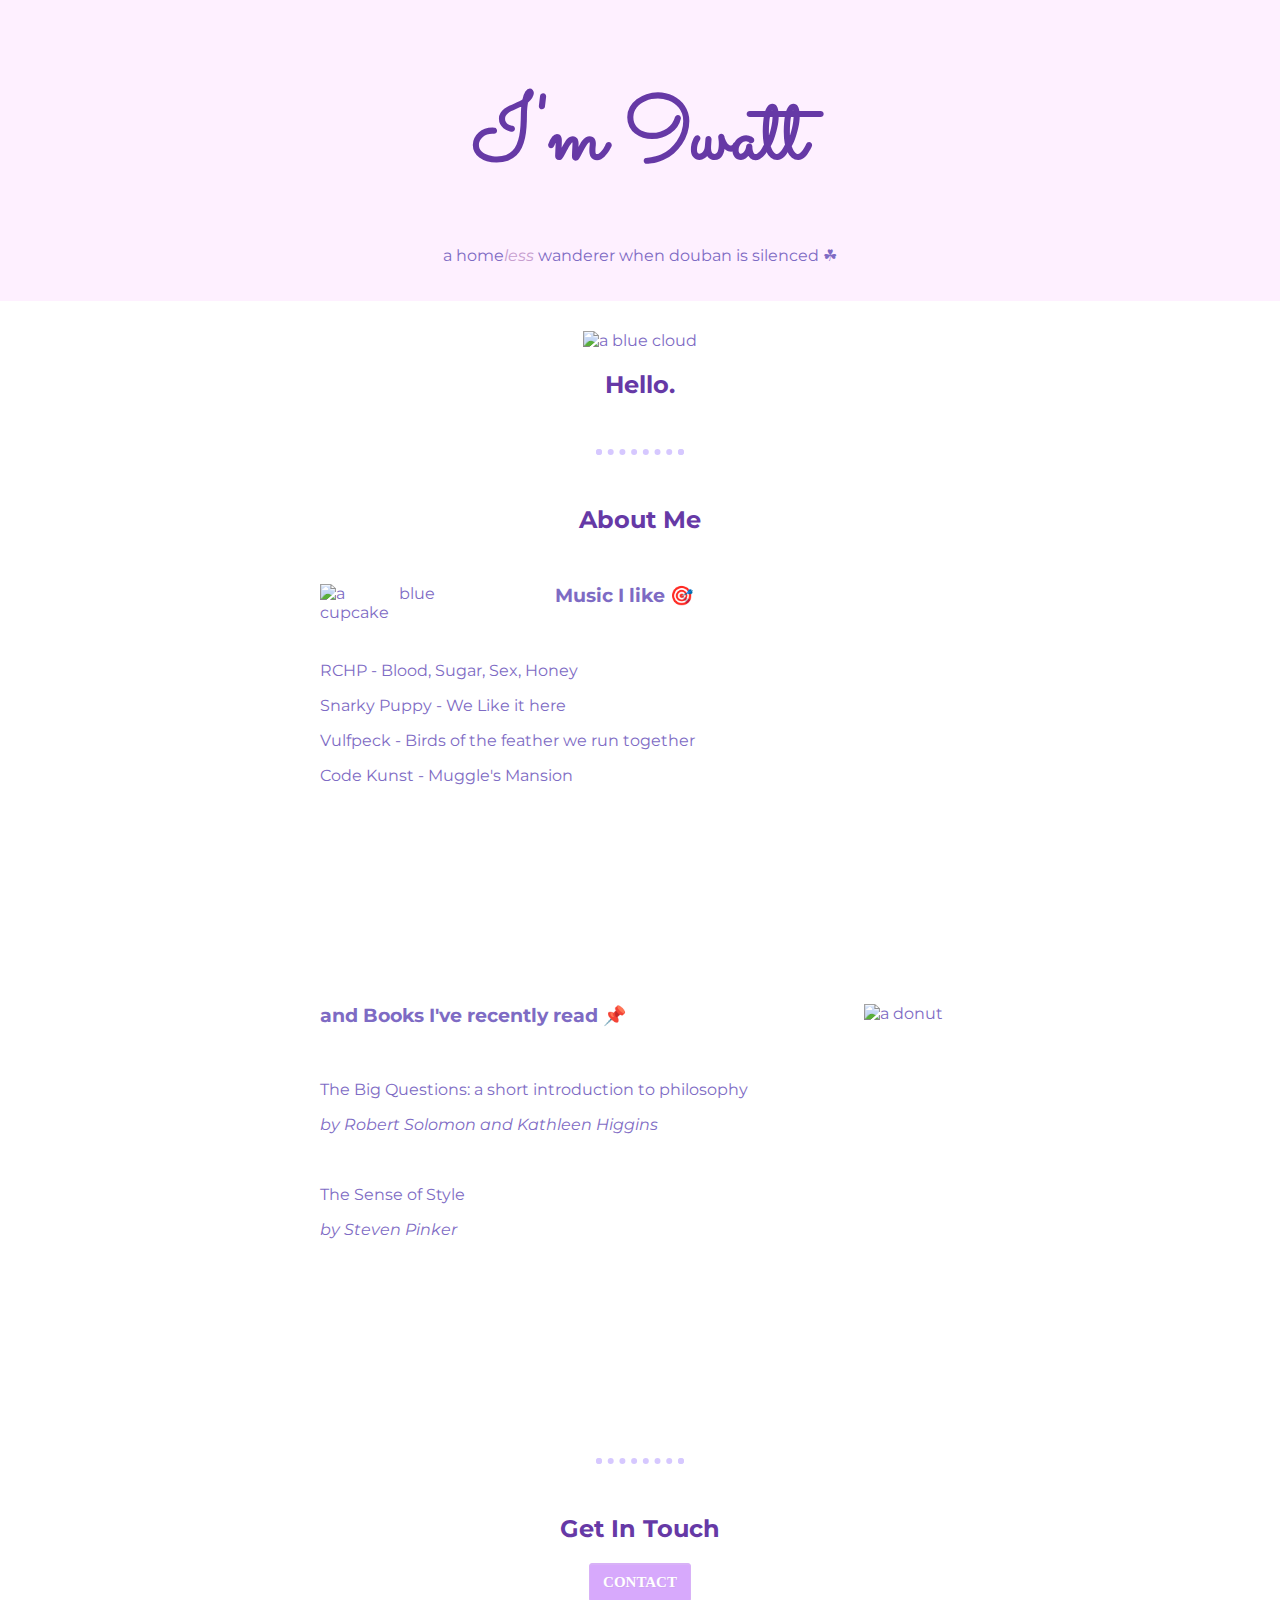
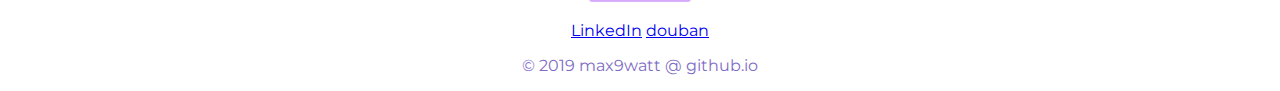
==== index.html @ 4cff0f2e "Update and rename CSS - My Site/index.html to index.html" ====
<!DOCTYPE html>
<html lang="en" dir="ltr">

<head>
  <meta charset="utf-8">
  <title>9 WATT</title>

  <link rel="stylesheet" type="text/css" href="CSS - My Site/css/styles.css"

  <link rel="icon" href="CSS - My Site/favicon_io/favicon.ico">

  <link href="https://fonts.googleapis.com/css?family=Liu+Jian+Mao+Cao|Merriweather|Montserrat|Sacramento&display=swap" rel="stylesheet">
</head>

<body>
  <div class="top-container">
    <h1>I'm 9watt</h1>
    <p>a home<span class="less">less</span> wanderer when douban is silenced ☘</p>
  </div>

  <div class="middle-container">
    <div class="profile">
      <!--<img src="/Volumes/D/2020/Udemy-2019 Web Dev Bootcamp/HTML - Personal Site/snowman.png" alt="a man">-->
      <img src="blue cloud.svg" alt="a blue cloud">
      <h2>Hello.</h2>
    </div>
    <hr>

    <div class="skills">
      <h2>About Me</h2>
      <div class="music">
        <img id="blue-cupcake" src="blue cupcake.svg" alt="a blue cupcake">
        <h3>Music I like 🎯</h3><br>
        <p>RCHP - Blood, Sugar, Sex, Honey</p>
        <p>Snarky Puppy - We Like it here</p>
        <p>Vulfpeck - Birds of the feather we run together</p>
        <p>Code Kunst - Muggle's Mansion</p>
      </div>
    <br>

      <div class="books">
        <img id="donut" src="donut.svg" alt="a donut">
        <h3>and Books I've recently read 📌</h3><br>
        <p>The Big Questions: a short introduction to philosophy</p>
        <p><span>by Robert Solomon and Kathleen Higgins</span></p><br>
        <p>The Sense of Style</p>
        <p><span>by Steven Pinker</span></p>
      </div>
    </div>
    <br>
    <hr>
    <div class="contact-me">
      <h2>Get In Touch</h2>
      <a class="btn" href="mailto:larry19950308@gmail.com">CONTACT</a>
    </div>
  </div>
  <br>


  <div class="bottom-container">
    <a class="footer-link" href="https://www.linkedin.com/">LinkedIn</a>
    <a class="footer-link" href="https://www.douban.com">douban</a>
    <p>© 2019 max9watt @ github.io</p>
  </div>


</body>

</html>
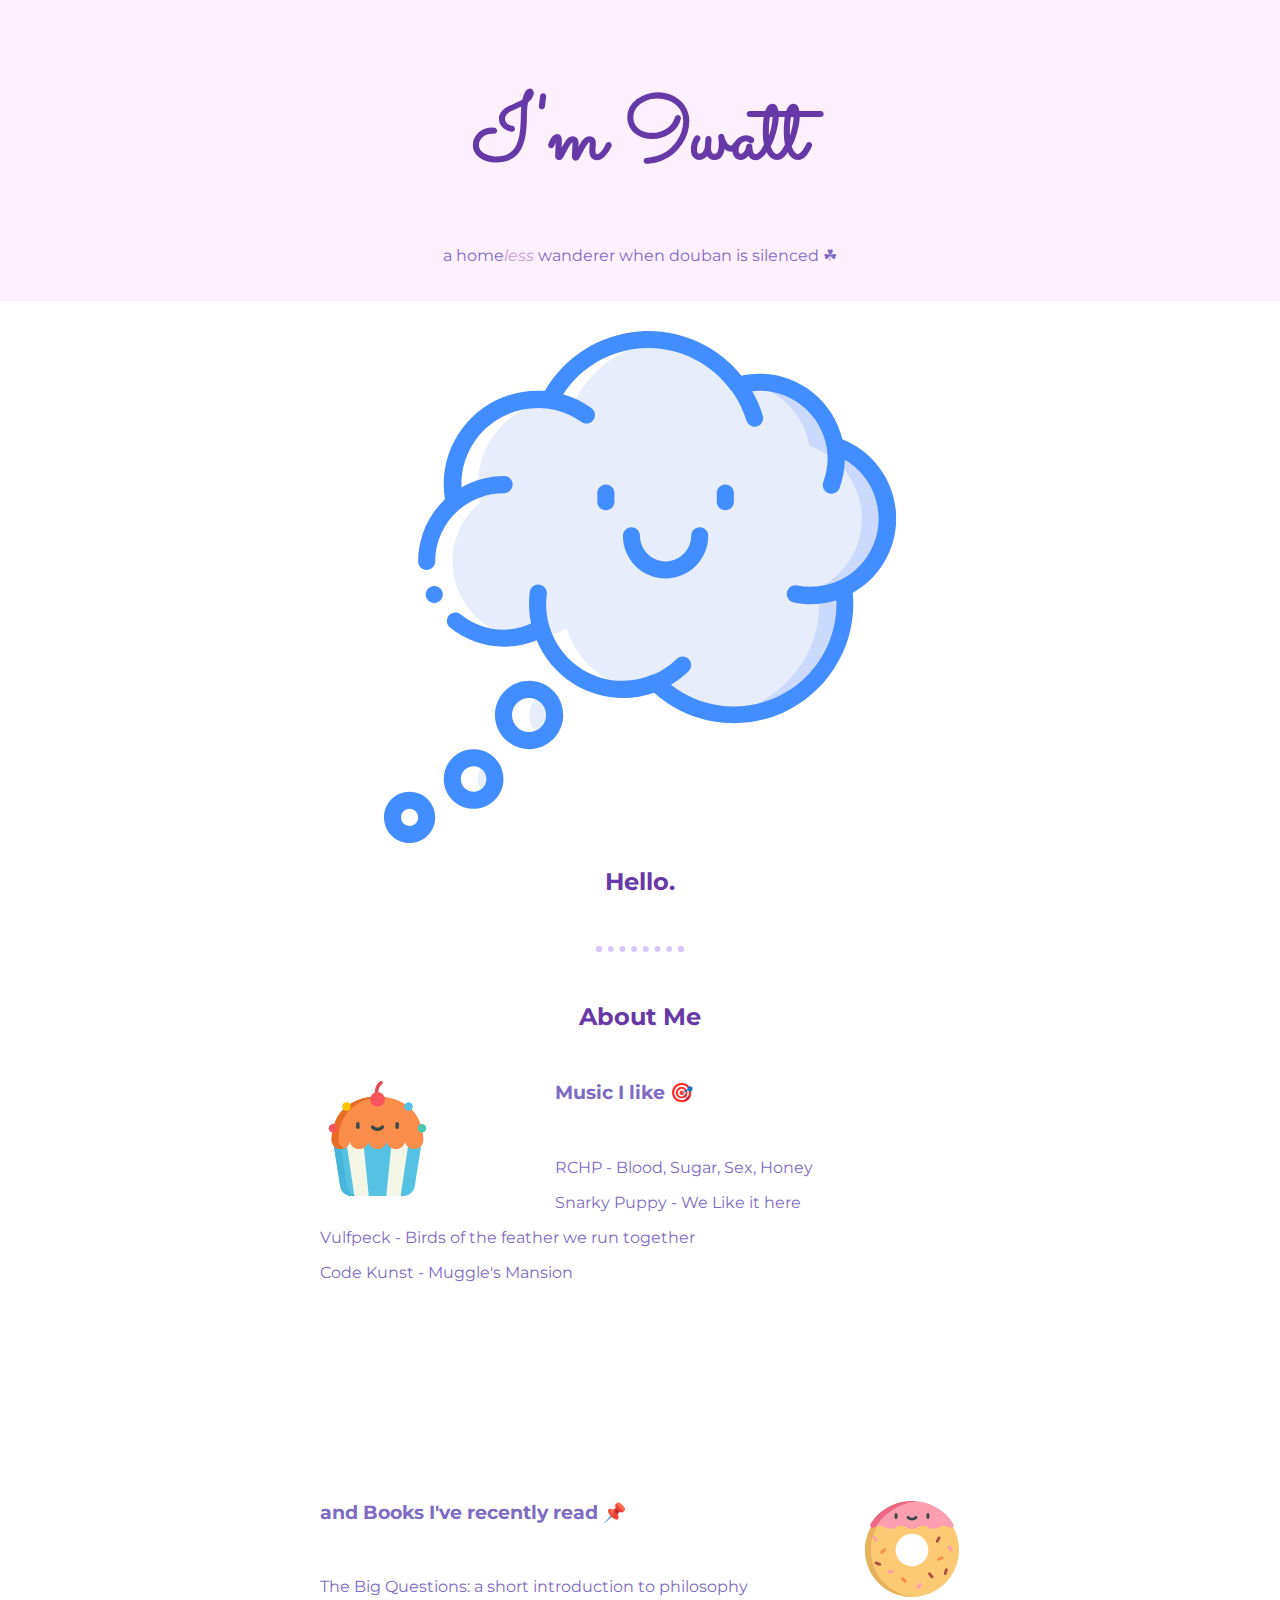
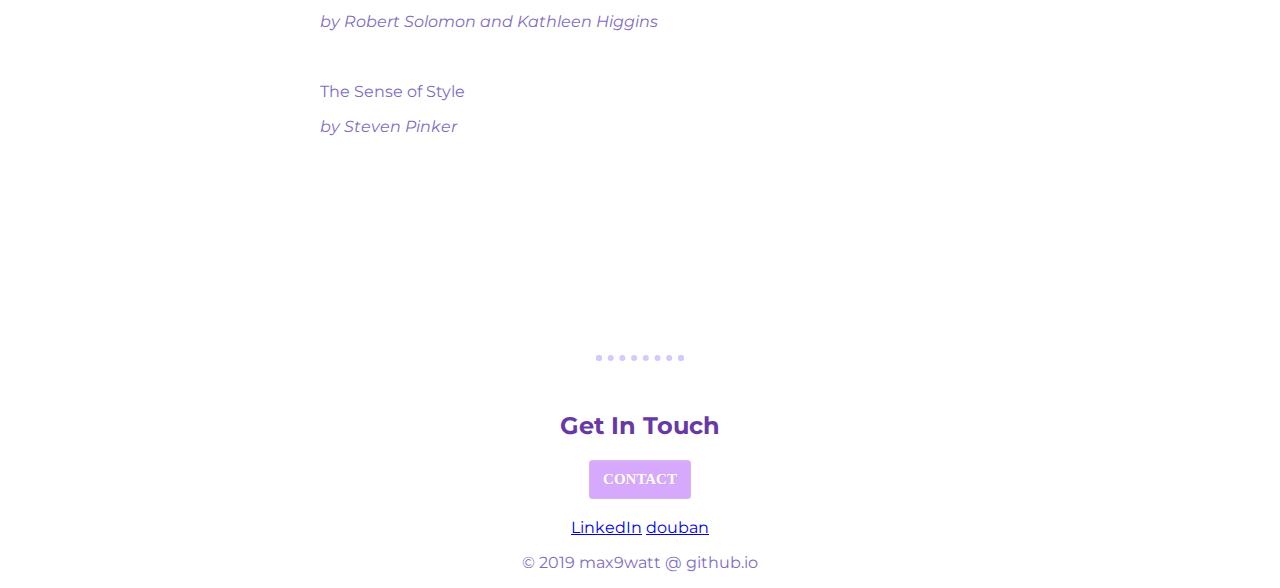
==== commit d7caed80: "Update index.html" ====
--- a/index.html
+++ b/index.html
@@ -21,7 +21,7 @@
   <div class="middle-container">
     <div class="profile">
       <!--<img src="/Volumes/D/2020/Udemy-2019 Web Dev Bootcamp/HTML - Personal Site/snowman.png" alt="a man">-->
-      <img src="blue cloud.svg" alt="a blue cloud">
+      <img src="CSS - My Site/blue cloud.svg" alt="a blue cloud">
       <h2>Hello.</h2>
     </div>
     <hr>
@@ -29,7 +29,7 @@
     <div class="skills">
       <h2>About Me</h2>
       <div class="music">
-        <img id="blue-cupcake" src="blue cupcake.svg" alt="a blue cupcake">
+        <img id="blue-cupcake" src="CSS - My Site/blue cupcake.svg" alt="a blue cupcake">
         <h3>Music I like 🎯</h3><br>
         <p>RCHP - Blood, Sugar, Sex, Honey</p>
         <p>Snarky Puppy - We Like it here</p>
@@ -39,7 +39,7 @@
     <br>
 
       <div class="books">
-        <img id="donut" src="donut.svg" alt="a donut">
+        <img id="donut" src="CSS - My Site/donut.svg" alt="a donut">
         <h3>and Books I've recently read 📌</h3><br>
         <p>The Big Questions: a short introduction to philosophy</p>
         <p><span>by Robert Solomon and Kathleen Higgins</span></p><br>
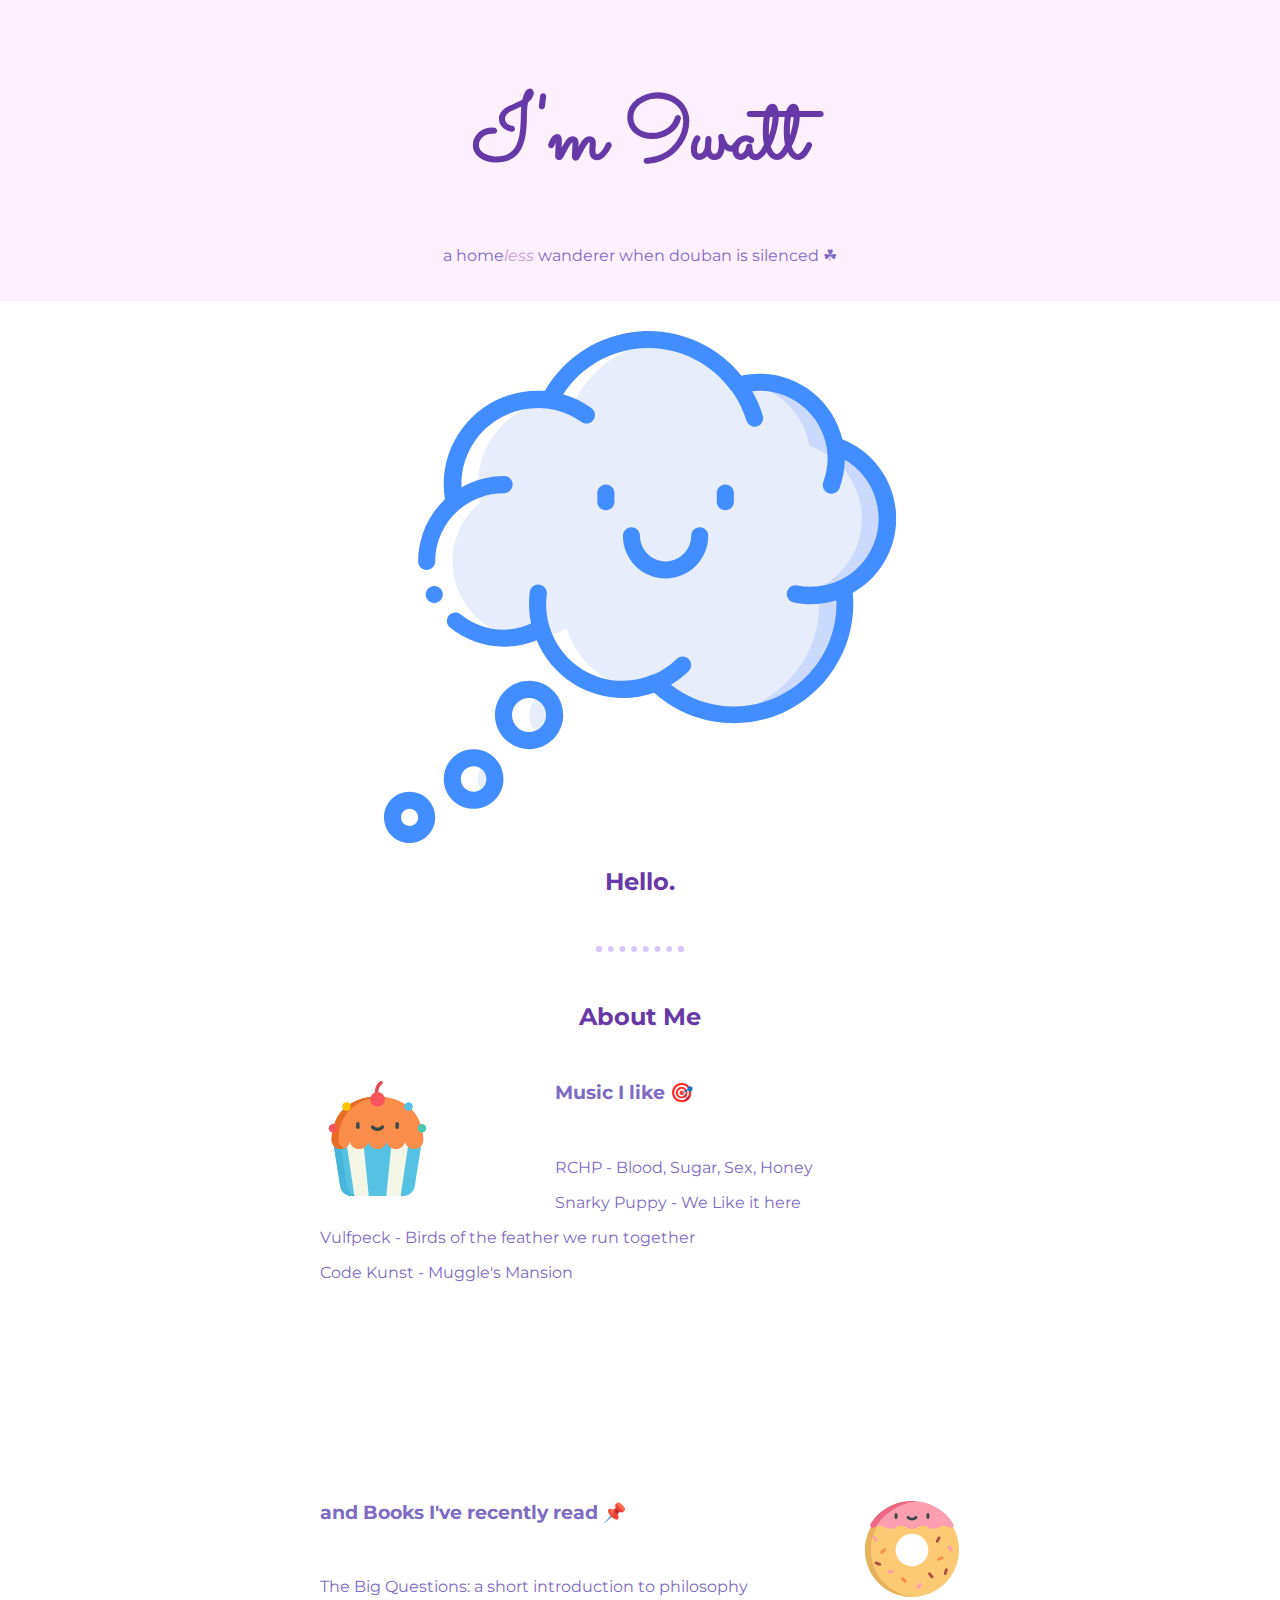
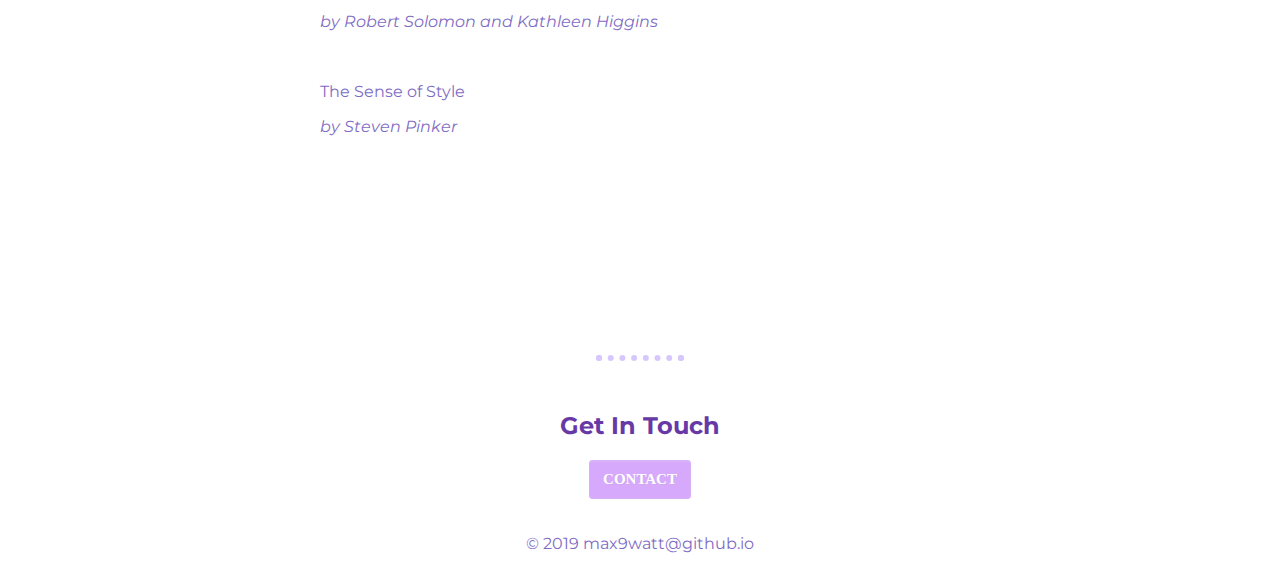
==== commit ea6276bd: "Update index.html" ====
--- a/index.html
+++ b/index.html
@@ -58,9 +58,7 @@
 
 
   <div class="bottom-container">
-    <a class="footer-link" href="https://www.linkedin.com/">LinkedIn</a>
-    <a class="footer-link" href="https://www.douban.com">douban</a>
-    <p>© 2019 max9watt @ github.io</p>
+    <p>© 2019 max9watt@github.io</p>
   </div>
 
 
